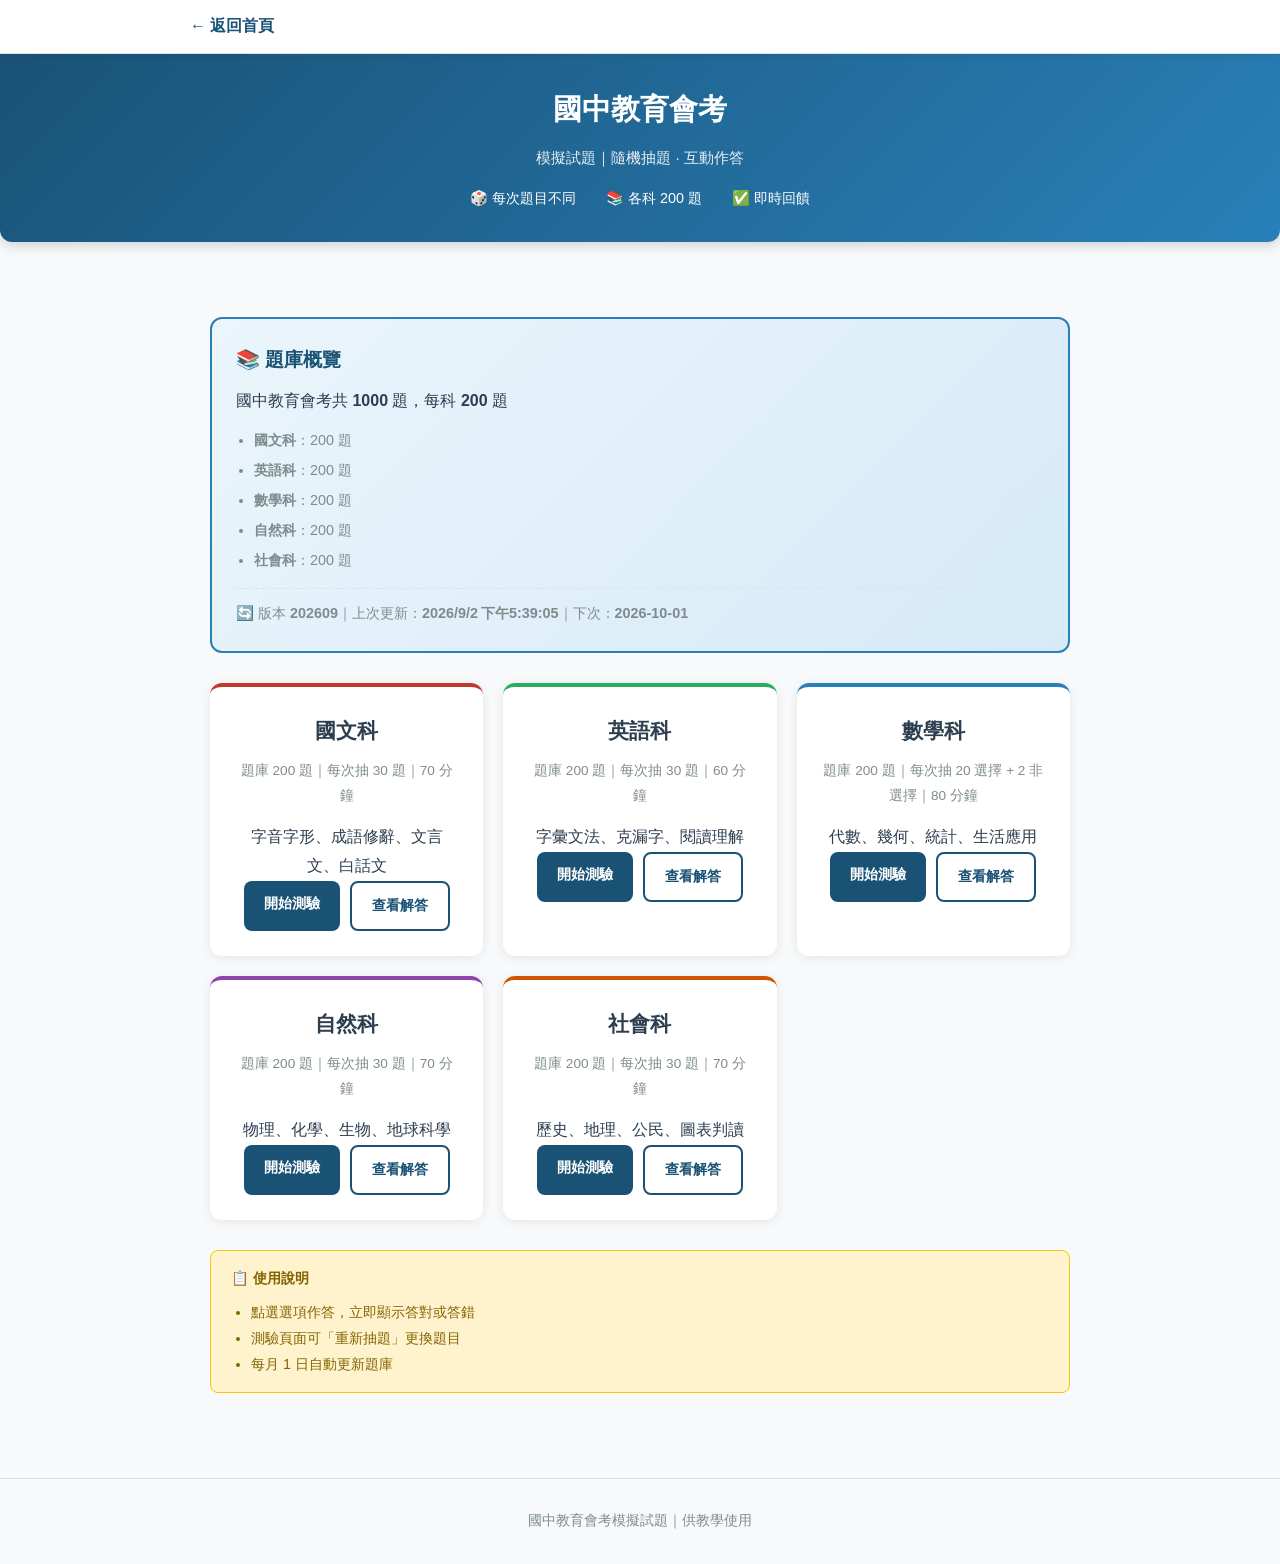
==== junior/index.html @ 3bac7ba7 "Add files via upload" ====
<!DOCTYPE html>
<html lang="zh-TW">
<head>
  <meta charset="UTF-8">
  <meta name="viewport" content="width=device-width, initial-scale=1.0">
  <title>國中教育會考模擬試題</title>
  <link rel="stylesheet" href="../assets/css/style.css">
</head>
<body data-level="junior" data-base="../">
  <nav class="nav-bar">
    <div class="container">
      <a href="../index.html">← 返回首頁</a>
    </div>
  </nav>

  <header class="exam-header">
    <h1>國中教育會考</h1>
    <p class="subtitle">模擬試題｜隨機抽題 · 互動作答</p>
    <div class="exam-info">
      <span>🎲 每次題目不同</span>
      <span>📚 各科 200 題</span>
      <span>✅ 即時回饋</span>
    </div>
  </header>

  <div class="container">
    <section class="bank-stats-panel" id="bank-stats-panel">
      <h3>📚 題庫概覽</h3>
      <p id="bank-status-text">載入中…</p>
      <ul class="bank-stats-list" id="bank-stats-list"></ul>
      <p class="bank-update-info" id="bank-update-info"></p>
    </section>

    <div class="subject-grid" id="subject-grid"></div>

    <div class="exam-notice">
      <h4>📋 使用說明</h4>
      <ul>
        <li>點選選項作答，立即顯示答對或答錯</li>
        <li>測驗頁面可「重新抽題」更換題目</li>
        <li>每月 1 日自動更新題庫</li>
      </ul>
    </div>
  </div>

  <footer class="footer"><p>國中教育會考模擬試題｜供教學使用</p></footer>

  <script src="../assets/js/exam-config.js"></script>
  <script src="../assets/js/bank-manager.js"></script>
  <script src="../assets/js/level-index.js"></script>
</body>
</html>
---- assets/css/style.css ----
/* 國中會考模擬考 - 共用樣式 */
:root {
  --primary: #1a5276;
  --primary-light: #2980b9;
  --accent: #e67e22;
  --bg: #f8f9fa;
  --card-bg: #ffffff;
  --text: #2c3e50;
  --text-muted: #7f8c8d;
  --border: #dee2e6;
  --chinese: #c0392b;
  --english: #27ae60;
  --math: #2980b9;
  --science: #8e44ad;
  --social: #d35400;
}

* {
  box-sizing: border-box;
  margin: 0;
  padding: 0;
}

body {
  font-family: "Microsoft JhengHei", "PingFang TC", "Noto Sans TC", sans-serif;
  background: var(--bg);
  color: var(--text);
  line-height: 1.8;
  font-size: 16px;
}

.container {
  max-width: 900px;
  margin: 0 auto;
  padding: 20px;
}

/* Header */
.exam-header {
  background: linear-gradient(135deg, var(--primary) 0%, var(--primary-light) 100%);
  color: white;
  padding: 30px 20px;
  text-align: center;
  margin-bottom: 30px;
  border-radius: 0 0 12px 12px;
  box-shadow: 0 4px 12px rgba(0,0,0,0.15);
}

.exam-header h1 {
  font-size: 1.8rem;
  margin-bottom: 8px;
}

.exam-header .subtitle {
  opacity: 0.9;
  font-size: 0.95rem;
}

.exam-header .exam-info {
  margin-top: 15px;
  display: flex;
  justify-content: center;
  gap: 30px;
  flex-wrap: wrap;
  font-size: 0.9rem;
}

.exam-session-badge {
  background: rgba(255,255,255,0.2);
  padding: 4px 12px;
  border-radius: 20px;
  font-size: 0.85rem;
}

.exam-session-info {
  color: var(--text-muted);
  font-size: 0.9rem;
  margin-bottom: 10px;
}

/* Navigation */
.nav-bar {
  background: var(--card-bg);
  padding: 12px 20px;
  border-bottom: 1px solid var(--border);
  position: sticky;
  top: 0;
  z-index: 100;
  box-shadow: 0 2px 8px rgba(0,0,0,0.06);
}

.nav-bar .container {
  display: flex;
  justify-content: space-between;
  align-items: center;
  padding: 0;
  max-width: 900px;
}

.nav-bar a {
  color: var(--primary);
  text-decoration: none;
  font-weight: 600;
}

.nav-bar a:hover {
  color: var(--accent);
}

.nav-links {
  display: flex;
  gap: 15px;
  flex-wrap: wrap;
}

/* Home page */
.hero {
  text-align: center;
  padding: 40px 20px;
}

.hero h2 {
  font-size: 1.5rem;
  color: var(--primary);
  margin-bottom: 15px;
}

.hero p {
  color: var(--text-muted);
  max-width: 600px;
  margin: 0 auto 30px;
}

.subject-grid {
  display: grid;
  grid-template-columns: repeat(auto-fit, minmax(250px, 1fr));
  gap: 20px;
  margin: 30px 0;
}

.subject-card {
  background: var(--card-bg);
  border-radius: 12px;
  padding: 25px;
  text-align: center;
  box-shadow: 0 2px 12px rgba(0,0,0,0.08);
  transition: transform 0.2s, box-shadow 0.2s;
  border-top: 4px solid;
}

.subject-card:hover {
  transform: translateY(-4px);
  box-shadow: 0 8px 24px rgba(0,0,0,0.12);
}

.subject-card.chinese { border-color: var(--chinese); }
.subject-card.english { border-color: var(--english); }
.subject-card.math { border-color: var(--math); }
.subject-card.science { border-color: var(--science); }
.subject-card.social { border-color: var(--social); }

.subject-card h3 {
  font-size: 1.3rem;
  margin-bottom: 10px;
}

.subject-card .meta {
  color: var(--text-muted);
  font-size: 0.85rem;
  margin-bottom: 15px;
}

.subject-card .btn-group {
  display: flex;
  gap: 10px;
  justify-content: center;
  flex-wrap: wrap;
}

.btn {
  display: inline-block;
  padding: 10px 20px;
  border-radius: 8px;
  text-decoration: none;
  font-weight: 600;
  font-size: 0.9rem;
  transition: background 0.2s;
}

.btn-primary {
  background: var(--primary);
  color: white;
}

.btn-primary:hover {
  background: var(--primary-light);
}

.btn-outline {
  background: transparent;
  border: 2px solid var(--primary);
  color: var(--primary);
}

.btn-outline:hover {
  background: var(--primary);
  color: white;
}

.hidden {
  display: none !important;
}

/* 題庫統計面板 */
.bank-stats-panel {
  background: linear-gradient(135deg, #ebf5fb 0%, #d6eaf8 100%);
  border: 2px solid var(--primary-light);
  border-radius: 12px;
  padding: 24px;
  margin: 25px 0 30px;
}

.bank-stats-panel h3 {
  color: var(--primary);
  margin-bottom: 10px;
  font-size: 1.2rem;
}

.bank-stats-list {
  margin: 12px 0 0 18px;
  font-size: 0.9rem;
  color: var(--text-muted);
}

.bank-stats-list li {
  margin-bottom: 4px;
}

.bank-update-info {
  margin-top: 14px;
  padding-top: 12px;
  border-top: 1px dashed var(--border);
  font-size: 0.9rem;
  color: var(--text-muted);
}

/* 首頁級別選擇 */
.level-grid {
  display: grid;
  grid-template-columns: repeat(auto-fit, minmax(280px, 1fr));
  gap: 24px;
  margin: 30px 0;
}

.level-grid-2 {
  max-width: 800px;
  margin-left: auto;
  margin-right: auto;
}

.level-card {
  display: block;
  background: var(--card-bg);
  border-radius: 16px;
  padding: 30px;
  text-decoration: none;
  color: inherit;
  box-shadow: 0 4px 20px rgba(0,0,0,0.08);
  border-top: 5px solid;
  transition: transform 0.2s, box-shadow 0.2s;
}

.level-card:hover {
  transform: translateY(-6px);
  box-shadow: 0 12px 32px rgba(0,0,0,0.14);
}

.level-junior { border-color: #c0392b; }
.level-senior { border-color: #2980b9; }
.level-gsat { border-color: #2c3e50; }
.level-ast { border-color: #8e44ad; }

.level-icon {
  font-size: 2.5rem;
  margin-bottom: 12px;
}

.level-card h3 {
  font-size: 1.4rem;
  margin-bottom: 8px;
  color: var(--primary);
}

.level-desc {
  color: var(--text-muted);
  margin-bottom: 12px;
}

.level-card ul {
  margin: 0 0 20px 20px;
  color: var(--text-muted);
  font-size: 0.9rem;
}

.level-card .btn {
  pointer-events: none;
}

.nav-bar .container a + a {
  margin-left: 16px;
}

/* Exam content */
.exam-notice {
  background: #fff3cd;
  border: 1px solid #ffc107;
  border-radius: 8px;
  padding: 15px 20px;
  margin-bottom: 25px;
  font-size: 0.9rem;
}

.exam-notice h4 {
  color: #856404;
  margin-bottom: 8px;
}

.exam-notice ul {
  margin-left: 20px;
  color: #856404;
}

.section-title {
  background: var(--primary);
  color: white;
  padding: 10px 20px;
  border-radius: 8px;
  margin: 30px 0 20px;
  font-size: 1.1rem;
}

.passage {
  background: #f0f4f8;
  border-left: 4px solid var(--primary-light);
  padding: 20px;
  margin: 20px 0;
  border-radius: 0 8px 8px 0;
  font-size: 0.95rem;
}

.passage .source {
  text-align: right;
  color: var(--text-muted);
  font-size: 0.85rem;
  margin-top: 10px;
}

.question {
  margin-bottom: 25px;
  padding-bottom: 20px;
  border-bottom: 1px dashed var(--border);
}

.question:last-child {
  border-bottom: none;
}

.question-number {
  font-weight: 700;
  color: var(--primary);
  margin-bottom: 8px;
}

.question-text {
  margin-bottom: 12px;
}

.options {
  list-style: none;
  padding-left: 0;
}

.options li {
  margin-bottom: 8px;
  padding: 0;
}

.options .option-label {
  font-weight: 600;
  margin-right: 8px;
  color: var(--primary);
}

.option-item {
  display: block;
  padding: 10px 14px;
  border: 2px solid var(--border);
  border-radius: 8px;
  cursor: pointer;
  transition: background 0.15s, border-color 0.15s;
  user-select: none;
}

.option-item:hover:not(.correct):not(.wrong) {
  background: #eef6fc;
  border-color: var(--primary-light);
}

.option-item.selected {
  border-width: 2px;
}

.option-item.correct {
  background: #d5f5e3;
  border-color: #27ae60;
  color: #1e5631;
}

.option-item.wrong {
  background: #fadbd8;
  border-color: #e74c3c;
  color: #922b21;
}

.choice-question.answered .option-item:not(.selected):not(.correct) {
  opacity: 0.65;
  cursor: default;
  pointer-events: none;
}

.choice-question.answered .option-item.selected {
  cursor: default;
  pointer-events: none;
}

.answer-feedback {
  margin-top: 12px;
  padding: 12px 16px;
  border-radius: 8px;
  font-size: 0.95rem;
  display: none;
}

.answer-feedback.feedback-correct,
.answer-feedback.feedback-wrong {
  display: block;
}

.feedback-correct {
  background: #d5f5e3;
  border-left: 4px solid #27ae60;
  color: #1e5631;
}

.feedback-wrong {
  background: #fdecea;
  border-left: 4px solid #e74c3c;
  color: #922b21;
}

.feedback-correct-answer {
  margin: 6px 0;
  font-weight: 600;
}

.feedback-explanation {
  margin: 8px 0 0;
  font-size: 0.9rem;
  opacity: 0.95;
}

.exam-score-bar {
  display: flex;
  gap: 24px;
  flex-wrap: wrap;
  background: var(--card-bg);
  padding: 14px 20px;
  border-radius: 8px;
  margin-bottom: 24px;
  box-shadow: 0 2px 8px rgba(0,0,0,0.06);
  position: sticky;
  top: 52px;
  z-index: 50;
}

.exam-score-bar strong {
  font-size: 1.1rem;
}

.score-correct { color: #27ae60; }
.score-wrong { color: #e74c3c; }

/* Non-choice questions */
.non-choice {
  background: #e8f4fd;
  border: 1px solid #b8daff;
  border-radius: 8px;
  padding: 20px;
  margin: 25px 0;
}

.non-choice .question-number {
  color: #004085;
}

.answer-space {
  border: 1px dashed var(--border);
  min-height: 120px;
  margin-top: 15px;
  border-radius: 4px;
  background: white;
}

/* Answer page */
.answer-key .question {
  background: var(--card-bg);
  padding: 15px;
  border-radius: 8px;
  border: 1px solid var(--border);
  margin-bottom: 15px;
}

.answer-key .correct-answer {
  color: #27ae60;
  font-weight: 700;
  font-size: 1.1rem;
}

.answer-key .explanation {
  margin-top: 10px;
  padding: 12px;
  background: #f0fff4;
  border-radius: 6px;
  font-size: 0.9rem;
  border-left: 3px solid #27ae60;
}

.answer-summary {
  background: var(--card-bg);
  padding: 20px;
  border-radius: 8px;
  margin-bottom: 25px;
  box-shadow: 0 2px 8px rgba(0,0,0,0.06);
}

.answer-summary table {
  width: 100%;
  border-collapse: collapse;
  margin-top: 10px;
}

.answer-summary th,
.answer-summary td {
  border: 1px solid var(--border);
  padding: 8px 12px;
  text-align: center;
}

.answer-summary th {
  background: var(--primary);
  color: white;
}

/* Print styles */
@media print {
  .nav-bar, .btn, .no-print, .exam-score-bar, .answer-feedback {
    display: none !important;
  }

  .option-item {
    border: 1px solid #ccc;
    cursor: default;
  }
  
  body {
    background: white;
    font-size: 12pt;
  }
  
  .exam-header {
    background: none;
    color: black;
    box-shadow: none;
    border-bottom: 2px solid black;
  }
  
  .question {
    page-break-inside: avoid;
  }
}

/* Footer */
.footer {
  text-align: center;
  padding: 30px;
  color: var(--text-muted);
  font-size: 0.85rem;
  border-top: 1px solid var(--border);
  margin-top: 40px;
}

/* Math formulas */
.formula-box {
  background: #f8f9fa;
  border: 1px solid var(--border);
  padding: 15px;
  border-radius: 8px;
  margin: 20px 0;
  font-family: "Times New Roman", serif;
}

.formula-box h4 {
  margin-bottom: 10px;
  color: var(--primary);
}

/* Diagram placeholder */
.diagram {
  background: #fff;
  border: 1px solid var(--border);
  padding: 15px;
  margin: 15px 0;
  text-align: center;
  border-radius: 8px;
}

.diagram svg {
  max-width: 100%;
  height: auto;
}

/* Table in questions */
.data-table {
  width: 100%;
  border-collapse: collapse;
  margin: 15px 0;
  font-size: 0.9rem;
}

.data-table th,
.data-table td {
  border: 1px solid var(--border);
  padding: 8px 12px;
  text-align: center;
}

.data-table th {
  background: #e9ecef;
}
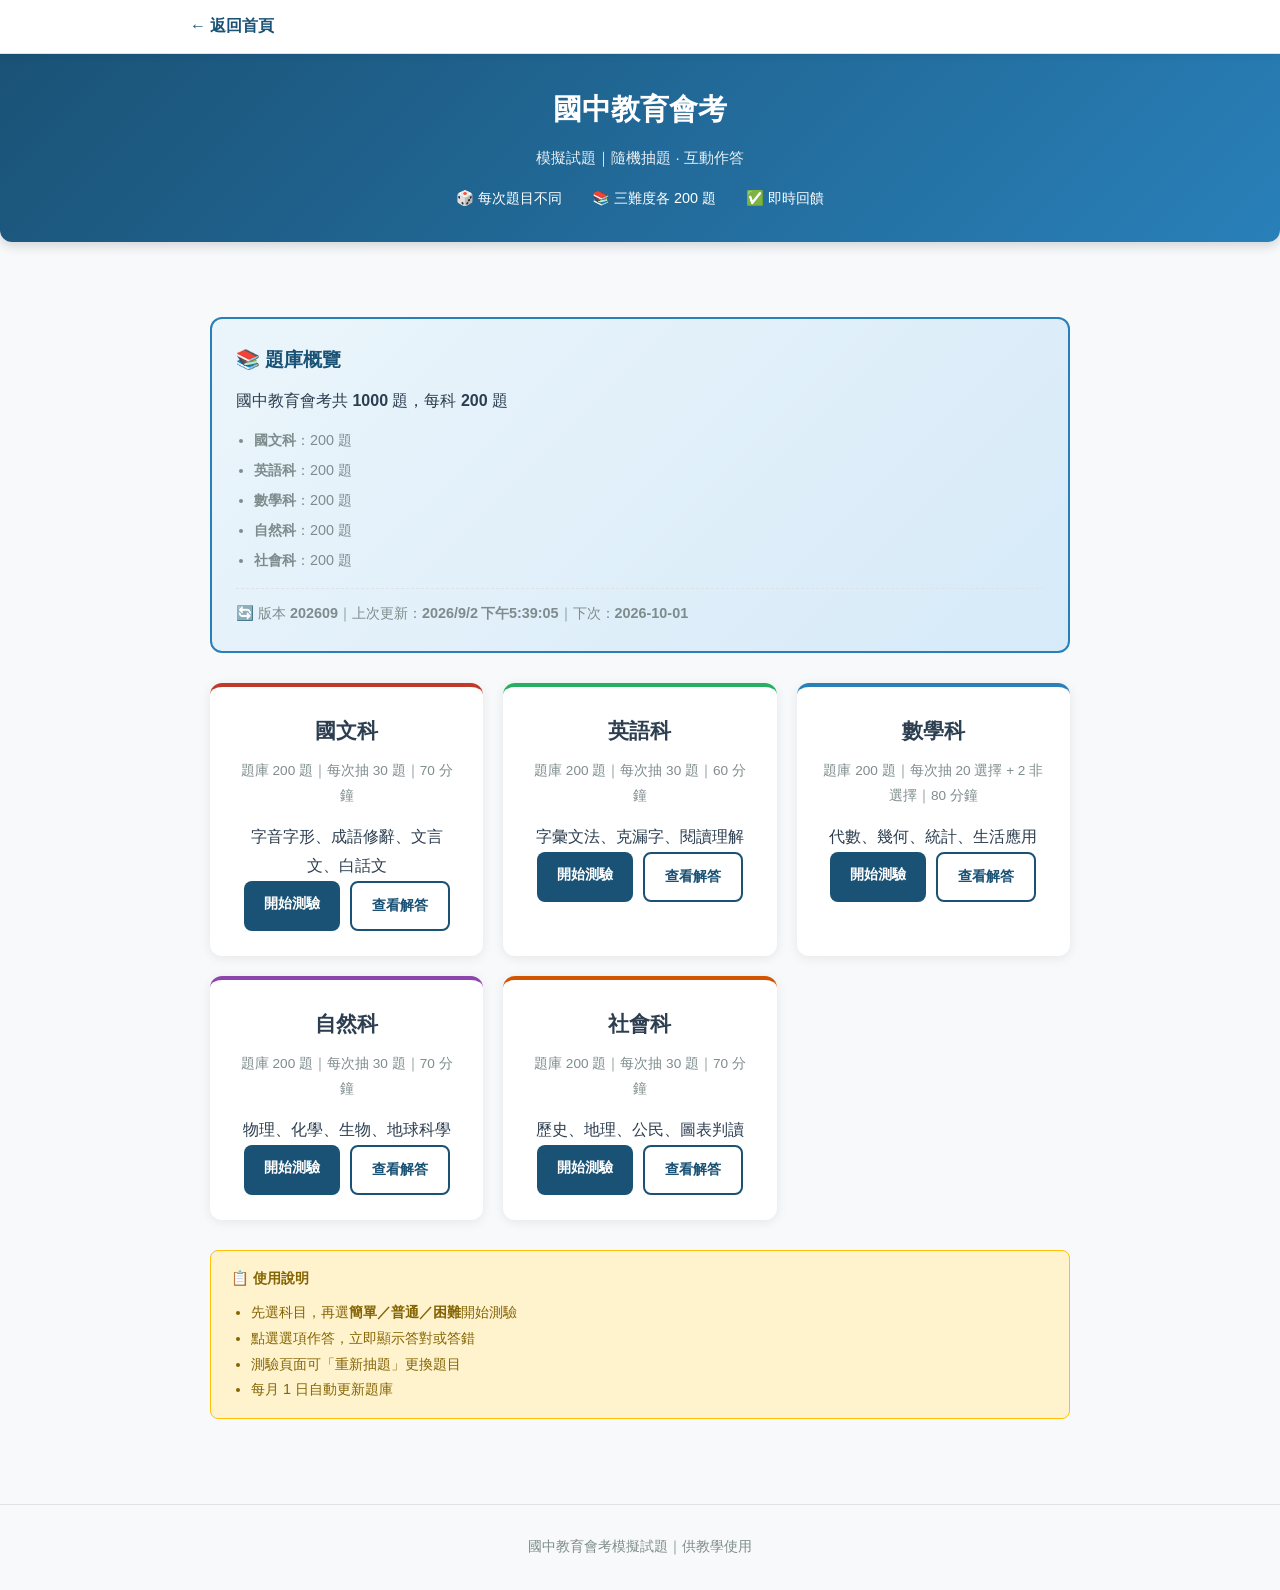
==== commit f083d3e3: "Add files via upload" ====
--- a/junior/index.html
+++ b/junior/index.html
@@ -18,7 +18,7 @@
     <p class="subtitle">模擬試題｜隨機抽題 · 互動作答</p>
     <div class="exam-info">
       <span>🎲 每次題目不同</span>
-      <span>📚 各科 200 題</span>
+      <span>📚 三難度各 200 題</span>
       <span>✅ 即時回饋</span>
     </div>
   </header>
@@ -36,6 +36,7 @@
     <div class="exam-notice">
       <h4>📋 使用說明</h4>
       <ul>
+        <li>先選科目，再選<strong>簡單／普通／困難</strong>開始測驗</li>
         <li>點選選項作答，立即顯示答對或答錯</li>
         <li>測驗頁面可「重新抽題」更換題目</li>
         <li>每月 1 日自動更新題庫</li>
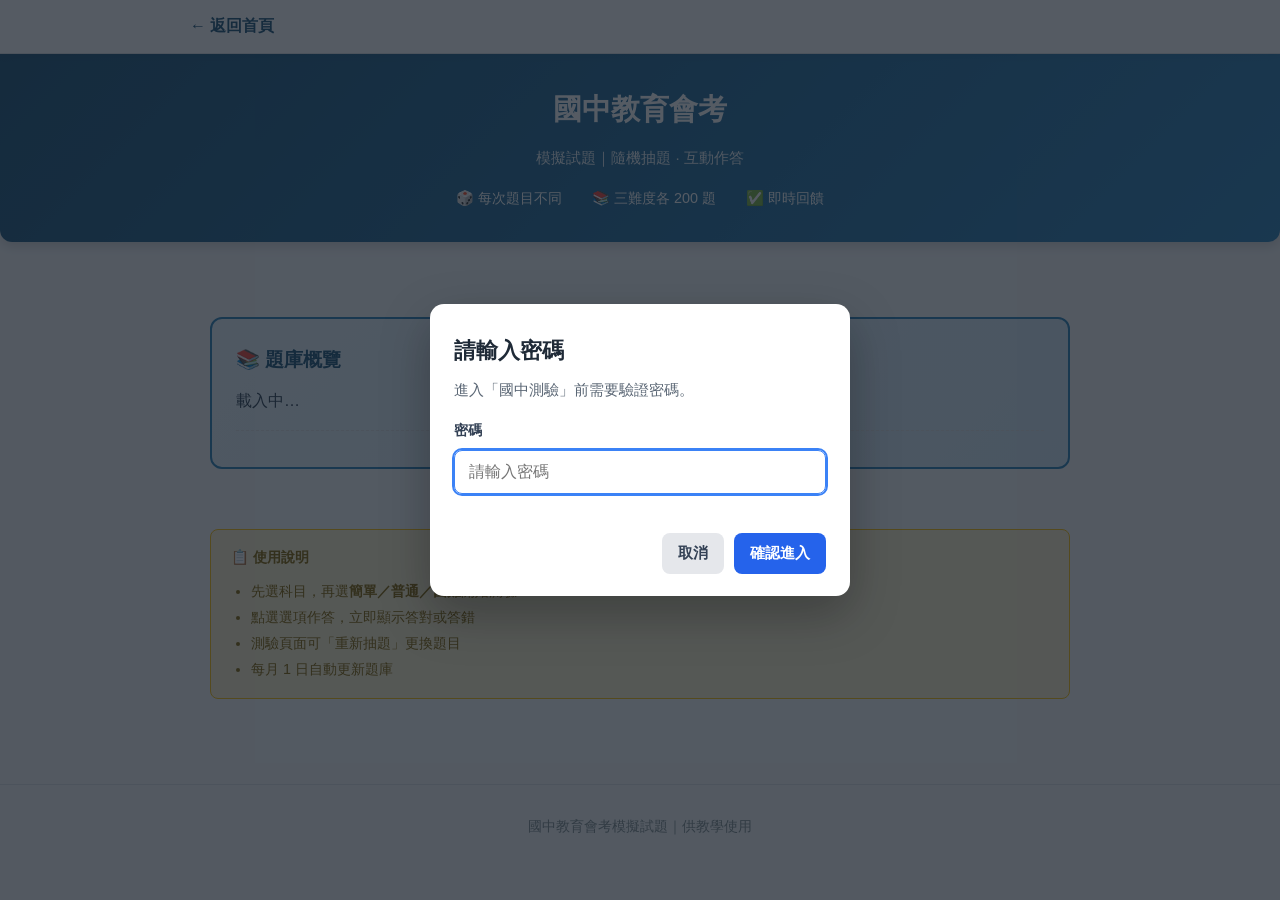
==== commit 8478581b: "Add files via upload" ====
--- a/junior/index.html
+++ b/junior/index.html
@@ -46,8 +46,22 @@
 
   <footer class="footer"><p>國中教育會考模擬試題｜供教學使用</p></footer>
 
-  <script src="../assets/js/exam-config.js"></script>
-  <script src="../assets/js/bank-manager.js"></script>
-  <script src="../assets/js/level-index.js"></script>
+  <script src="../assets/js/auth-config.js"></script>
+  <script src="../assets/js/auth-gate.js"></script>
+  <script>
+    AuthGate.guardPage({ zone: 'junior', homeUrl: '../index.html' }).then(ok => {
+      if (!ok) return;
+      const s1 = document.createElement('script'); s1.src = '../assets/js/exam-config.js';
+      s1.onload = () => {
+        const s2 = document.createElement('script'); s2.src = '../assets/js/bank-manager.js';
+        s2.onload = () => {
+          const s3 = document.createElement('script'); s3.src = '../assets/js/level-index.js';
+          document.body.appendChild(s3);
+        };
+        document.body.appendChild(s2);
+      };
+      document.body.appendChild(s1);
+    });
+  </script>
 </body>
 </html>
--- a/assets/css/style.css
+++ b/assets/css/style.css
@@ -175,6 +175,56 @@
   gap: 10px;
   justify-content: center;
   flex-wrap: wrap;
+}
+
+.subject-card .diff-label {
+  font-size: 0.85rem;
+  color: var(--text-muted);
+  margin: 8px 0 6px;
+  font-weight: 600;
+}
+
+.btn-group-diff {
+  margin-bottom: 8px;
+}
+
+.btn-group-answers {
+  gap: 6px;
+}
+
+.btn-diff {
+  color: #fff;
+  min-width: 72px;
+  text-align: center;
+}
+
+.btn-diff-easy {
+  background: #27ae60;
+}
+
+.btn-diff-easy:hover {
+  background: #1e8449;
+}
+
+.btn-diff-normal {
+  background: #2980b9;
+}
+
+.btn-diff-normal:hover {
+  background: #1f6a96;
+}
+
+.btn-diff-hard {
+  background: #c0392b;
+}
+
+.btn-diff-hard:hover {
+  background: #922b21;
+}
+
+.btn-diff-sm {
+  font-size: 0.75rem;
+  padding: 6px 10px;
 }
 
 .btn {
